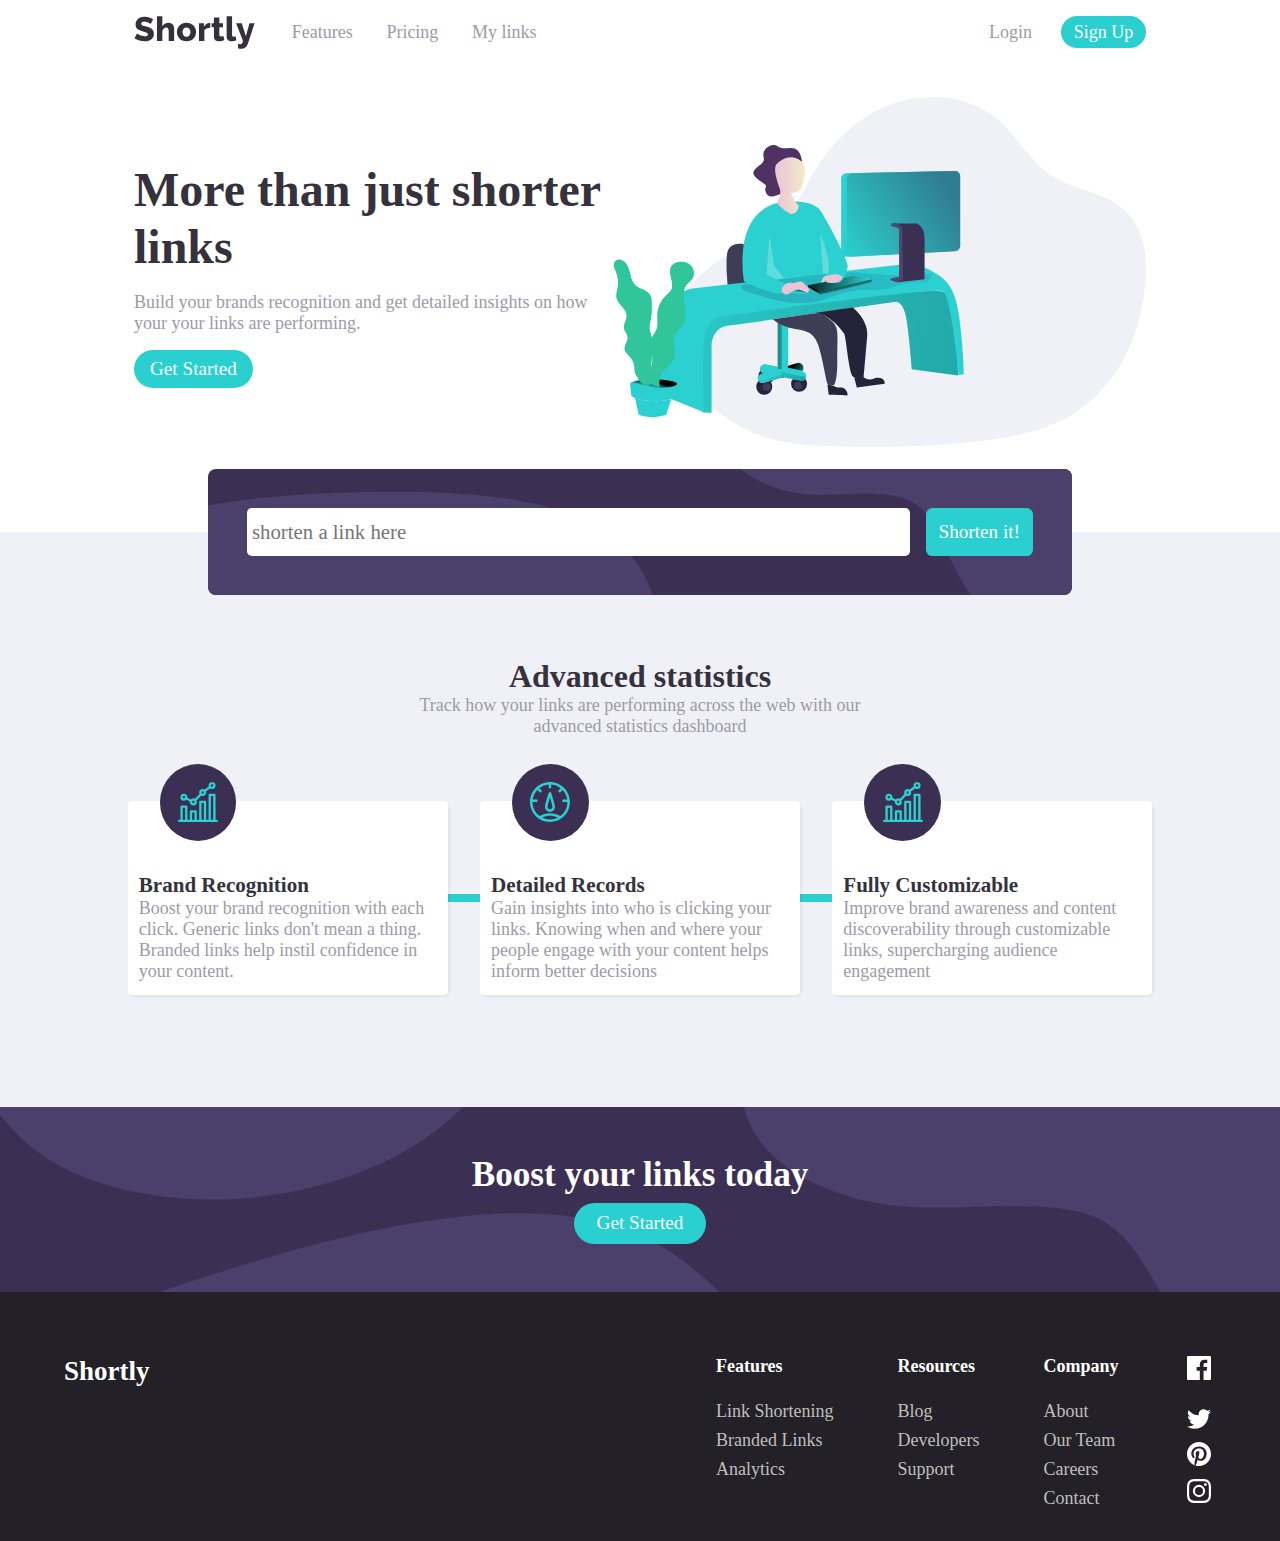
==== index.html @ 4fd9fc94 "first commit" ====
<!DOCTYPE html>
<html lang="en">
  <head>
    <meta charset="UTF-8" />
    <meta name="viewport" content="width=device-width, initial-scale=1.0" />
    <link
      rel="icon"
      type="image/png"
      sizes="32x32"
      href="./images/favicon-32x32.png"
    />
    <link rel="stylesheet" href="style.css" />
    <link rel="stylesheet" href="toastify.css" />
    <title>Frontend Mentor | Shortly URL shortening API Challenge</title>
  </head>
  <body>
    <div class="container">
      <header>
        <div class="navbar">
          <img src="/images/logo.svg" alt="logo of website" />
          <nav>
            <ul>
              <li><a href="#">Features</a></li>
              <li><a href="#">Pricing</a></li>
              <li><a href="/shorts.html">My links</a></li>
              <li><a href="#">Login</a></li>
              <li><a href="#">Sign Up</a></li>
            </ul>
          </nav>
          <button class="menu"></button>
        </div>
        <section class="hero">
          <div>
            <h1>More than just shorter links</h1>
            <p>
              Build your brands recognition and get detailed insights on how
              your your links are performing.
            </p>
            <button>Get Started</button>
          </div>
          <div>
            <img
              src="/images/illustration-working.svg"
              alt="illustration working"
            />
          </div>
        </section>
      </header>
    </div>
    <main>
      <div class="container">
        <section class="middle">
          <form>
            <input type="text" placeholder="shorten a link here" required />
            <button type="submit" class="submit">Shorten it!</button>
            <img
              src="/images/bg-shorten-desktop.svg"
              alt="shorten url desktop svg"
              class="desktop shorten"
            />
            <img
              src="/images/bg-shorten-mobile.svg"
              alt="shorten url desktop svg"
              class="mobile shorten"
            />
          </form>
          <div class="advert">
            <h1>Advanced statistics</h1>
            <p>
              Track how your links are performing across the web with our
              advanced statistics dashboard
            </p>
          </div>
          <div class="card-container">
            <div class="card">
              <div class="card-image">
                <img
                  src="/images/icon-brand-recognition.svg"
                  alt="brand recognition icon"
                />
              </div>
              <h3>Brand Recognition</h3>
              <p>
                Boost your brand recognition with each click. Generic links
                don't mean a thing. Branded links help instil confidence in your
                content.
              </p>
            </div>
            <div class="card">
              <div class="card-image">
                <img
                  src="/images/icon-detailed-records.svg"
                  alt="brand recognition icon"
                />
              </div>
              <h3>Detailed Records</h3>
              <p>
                Gain insights into who is clicking your links. Knowing when and
                where your people engage with your content helps inform better
                decisions
              </p>
            </div>
            <div class="card">
              <div class="card-image">
                <img
                  src="/images/icon-brand-recognition.svg"
                  alt="brand recognition icon"
                />
              </div>
              <h3>Fully Customizable</h3>
              <p>
                Improve brand awareness and content discoverability through
                customizable links, supercharging audience engagement
              </p>
            </div>
          </div>
        </section>
      </div>
    </main>
    <aside>
      <h2>Boost your links today</h2>
      <button>Get Started</button>
      <img
        src="/images/bg-boost-desktop.svg"
        alt="boost your links desktop svg"
        class="desktop boost"
      />
      <img
        src="/images/bg-boost-mobile.svg"
        alt="boost your links desktop svg"
        class="mobile boost"
      />
    </aside>
    <footer>
      <h2>Shortly</h2>
      <div class="content">
        <ul>
          <li>Features</li>
          <li>Link Shortening</li>
          <li>Branded Links</li>
          <li>Analytics</li>
        </ul>
        <ul>
          <li>Resources</li>
          <li>Blog</li>
          <li>Developers</li>
          <li>Support</li>
        </ul>
        <ul>
          <li>Company</li>
          <li>About</li>
          <li>Our Team</li>
          <li>Careers</li>
          <li>Contact</li>
        </ul>
        <ul class="social">
          <li>
            <a href="#">
              <img src="/images/icon-facebook.svg" alt="facebook svg" />
            </a>
          </li>
          <li>
            <a href="#">
              <img src="/images/icon-twitter.svg" alt="twitter svg" />
            </a>
          </li>
          <li>
            <a href="#">
              <img src="/images/icon-pinterest.svg" alt="Pinterest svg" />
            </a>
          </li>
          <li>
            <a href="#">
              <img src="/images/icon-instagram.svg" alt="instagram svg" />
            </a>
          </li>
        </ul>
      </div>
    </footer>

    <script src="app.js"></script>
    <script src="toastify.js"></script>
  </body>
</html>
---- style.css ----
* {
  margin: 0;
  padding: 0;
  box-sizing: border-box;
  list-style-type: none;
  text-decoration: none;
}
p {
  color: var(--grayish-violet);
}
h1,
h2,
h3 {
  color: var(--very-dark-blue);
}
button {
  border: none;
  font-family: inherit;
  cursor: pointer;
}
:root {
  --cyan: hsl(180, 66%, 49%);
  --dark-violet: hsl(257, 27%, 26%);
  --red: hsl(0, 87%, 67%);
  --gray: hsl(0, 0%, 75%);
  --grayish-violet: hsl(257, 7%, 63%);
  --very-dark-blue: hsl(255, 11%, 22%);
  --very-dark-violet: hsl(260, 8%, 14%);
}
body {
  font-size: 18px;
  font-family: 'poppins', 'san-serif';
}
.container {
  max-width: 58em;
  margin-inline: auto;
}
header {
  padding: 1rem;
  width: 100%;
}
.navbar {
  display: flex;
  align-items: center;
  gap: 2rem;
  margin-bottom: 3rem;
}
nav {
  width: 100%;
}
nav > ul {
  display: flex;
  gap: 1.5rem;
  width: 100%;
  align-items: center;
}
nav ul > li:nth-of-type(4) {
  margin-left: auto;
}
a {
  color: var(--grayish-violet);
  padding: 0.3rem;
}

nav ul > li:nth-of-type(5) a {
  color: #fff;
  padding: 0.4rem 0.8rem;
  background: var(--cyan);
  border-radius: 2rem;
}
.menu {
  display: none;
  position: relative;
  padding: 0.4rem;
  width: 2.8rem;
  aspect-ratio: 1;
  border: none;
  outline: none;
  margin-left: auto;
  cursor: pointer;
  background: none;
  transition: transform 0.5s cubic-bezier(0.445, 0.05, 0.55, 0.95);
}
.menu::before,
.menu::after {
  content: '';
  position: absolute;
  width: 90%;
  height: 0.25rem;
  background: var(--grayish-violet);
  left: 0;
  border-radius: 0.4rem;
  transition: transform 0.3s ease;
}
.menu::before {
  transform: translateY(-0.6rem);
}
.menu::after {
  transform: translateY(0.6rem);
}
.menu.open::before,
.menu.open::after {
  width: 80%;
}
.menu.open::before {
  transform: rotate(45deg);
}

.menu.open::after {
  transform: rotate(-45deg);
}
.hero {
  display: flex;
  align-items: center;
  justify-content: space-between;
  margin-bottom: 4rem;
}
.hero h1 {
  font-size: clamp(3rem, 2vw + 1rem, 4rem);
  line-height: 1.2;
}
.hero > div:first-child {
  max-width: 30rem;
  display: flex;
  flex-direction: column;
  gap: 1rem;
  align-items: start;
}
.hero > div:first-child button {
  padding: 0.5rem 1rem;
  outline: none;
  border-radius: 4rem;
  cursor: pointer;
  font-size: 1.2rem;
  font-family: inherit;
  background: var(--cyan);
  color: #fff;
}
.hero > div:first-child button:focus {
  outline: 2px solid #000;
}
.hero img {
  width: 100%;
}
main {
  width: 100%;
  padding-bottom: 7rem;
  background: #f0f1f6;
}
.middle {
  display: flex;
  flex-direction: column;
  gap: 4rem;
  align-items: center;
}
.middle .advert {
  max-width: 30rem;
  text-align: center;
}
.middle .advert h1 {
  font-size: 2rem;
}

main form {
  position: relative;
  width: min(100% - 1rem, 48em);
  border-radius: 0.5rem;
  padding: 2.45rem;
  overflow: hidden;
  display: flex;
  gap: 1rem;
  margin-inline: auto;
  background: var(--dark-violet);
  transform: translateY(-50%);
  margin-bottom: -4rem;
}
.shorten {
  position: absolute;
  top: 0;
  left: 0;
  right: 0;
  bottom: 0;
  display: block;
  width: 100%;
}
.mobile {
  display: none;
}

form input {
  flex: 1;
  background: #fff;
  border: none;
  border-radius: 0.3rem;
  font-size: 1.3rem;
  font-family: inherit;
  padding: 0.3rem;
  z-index: 1;
}
button.submit {
  padding: 0.8rem;
  font-size: 1.2rem;
  border-radius: 0.4rem;
  background: var(--cyan);
  color: #fff;
  z-index: 1;
}

.card-container {
  display: grid;
  grid-template-columns: repeat(auto-fit, minmax(250px, 1fr));
  gap: 2rem;
  padding-inline: 0.6rem;
  row-gap: 5rem;
  position: relative;
}
.card-container::before {
  content: '';
  position: absolute;
  top: 50%;
  left: 2rem;
  transform: translateY(-50%);
  width: calc(100% - 4rem);
  margin-inline: auto;
  height: 0.5rem;
  background: var(--cyan);
  overflow: hidden;
}
.card-container .card {
  position: relative;
  background: #fff;
  padding: 4.5rem 0.7rem 0.8rem;
  border-radius: 0.25rem;
  box-shadow: 2px 2px 3px rgba(0, 0, 0, 0.05);
}

.card-image {
  background: var(--dark-violet);
  position: absolute;
  top: -2.3rem;
  left: 2rem;
  display: flex;
  align-items: center;
  justify-content: center;
  width: 4.8rem;
  aspect-ratio: 1;
  border-radius: 50%;
}
aside {
  display: flex;
  flex-direction: column;
  justify-content: center;
  align-items: center;
  gap: 0.5rem;
  background: var(--dark-violet);
  padding: 3rem;
  position: relative;
}
.boost {
  width: 100%;
  position: absolute;
  height: 100%;
}
aside h2 {
  color: #fff;
  font-size: 2.2rem;
  z-index: 1;
  text-align: center;
}
aside button {
  padding: 0.5em 1.2em;
  font-size: 1.2rem;
  background: var(--cyan);
  color: #fff;
  border-radius: 4rem;
  z-index: 1;
}
footer {
  background: var(--very-dark-violet);
  padding: 4rem 4rem 2rem;
  display: flex;
  justify-content: space-between;
  color: #fff;
}
footer h2 {
  color: #fff;
}
footer .content {
  display: flex;
  gap: 4rem;
}
footer .content li {
  color: var(--gray);
}
footer .content ul > li:first-child {
  color: #fff;
  font-weight: 700;
  margin-bottom: 1rem;
}
footer .content ul {
  display: flex;
  flex-direction: column;
  gap: 0.5rem;
}
.social {
  display: flex;
  flex-direction: column;
  gap: 0.5rem;
}
/* MEDIA QUERIES */
@media (max-width: 48em) {
  .menu {
    display: block;
    position: absolute;
    right: 0.5rem;
    top: 0.3rem;
  }

  .navbar {
    flex-direction: column;
    align-items: flex-start;
  }
  nav {
    background: var(--dark-violet);
    border-radius: 0.4rem;
    overflow: hidden;
    transition: height 0.5s ease;
    height: 0;
  }
  nav.active {
    height: 20rem;
  }
  nav > ul {
    flex-direction: column;
    justify-content: center;
    width: 100%;
    padding: 2rem;
  }

  a {
    font-weight: 700;
    color: #fff;
  }
  nav ul > li:last-of-type {
    width: 100%;
    display: flex;
    align-items: center;
  }
  nav ul > li:last-of-type a {
    color: #fff;
    padding: 0.6rem 0.8rem;
    width: 100%;
    background: var(--cyan);
    border-radius: 2rem;
    text-align: center;
  }
  nav ul > li:nth-of-type(4) {
    margin-left: 0;
  }
  .hero {
    flex-direction: column;
  }
  main form {
    padding-inline: 1rem;
    flex-direction: column;
  }
  form input {
    padding-block: 0.8rem;
  }
  .mobile {
    display: block;
  }
  .desktop {
    display: none;
  }

  .card-image {
    left: 50%;
    transform: translateX(-50%);
  }
  .card-container::before {
    top: 2rem;
    left: 50%;
    transform: translateX(-50%);
    width: 0.5rem;
    margin-inline: auto;
    height: calc(100% - 4rem);
    background: var(--cyan);
    overflow: hidden;
  }
  footer,
  .content {
    flex-direction: column;
    align-items: center;
    text-align: center;
  }
  footer {
    gap: 2rem;
    padding: 0.5rem;
  }
  footer .content {
    gap: 3rem;
  }
  .social {
    flex-direction: row !important;
  }
  footer .content ul > li:first-child {
    margin-bottom: 0.4rem;
  }
}
/* SHORTS */

.copy {
  box-shadow: 3px 4px 0px 0px #899599;
  background: linear-gradient(to bottom, #ededed 5%, #bab1ba 100%);
  background-color: #ededed;
  border-radius: 5px;
  border: 1px solid #d6bcd6;
  display: inline-block;
  cursor: pointer;
  color: #fff;
  font-family: Arial;
  font-size: 17px;
  padding: 7px 25px;
  text-decoration: none;
  text-shadow: 0px 1px 0px #e1e2ed;
}
.copy:hover {
  background: linear-gradient(to bottom, #bab1ba 5%, #ededed 100%);
  background-color: #bab1ba;
}
.copy:active {
  position: relative;
  top: 1px;
}
.shorts-grid {
  display: grid;
  grid-template-columns: repeat(auto-fit, minmax(200px, 1fr));
  padding-inline: 1rem;
  gap: 1rem;
  width: 100%;
}
.short {
  display: flex;
  flex-direction: column;
  justify-content: center;
  align-items: center;
  box-shadow: 2px 2px 1px rgba(0, 0, 0, 0.1), -1px -2px 1px rgba(0, 0, 0, 0.05);
  padding: 1rem;
}
.short p {
  position: relative;
  padding: 0.3rem;
  text-decoration: 2px underline wavy;
}
---- toastify.css ----
/*!
 * Toastify js 1.11.2
 * https://github.com/apvarun/toastify-js
 * @license MIT licensed
 *
 * Copyright (C) 2018 Varun A P
 */

.toastify {
    padding: 12px 20px;
    color: #ffffff;
    display: inline-block;
    box-shadow: 0 3px 6px -1px rgba(0, 0, 0, 0.12), 0 10px 36px -4px rgba(77, 96, 232, 0.3);
    background: -webkit-linear-gradient(315deg, #73a5ff, #5477f5);
    background: linear-gradient(135deg, #73a5ff, #5477f5);
    position: fixed;
    opacity: 0;
    transition: all 0.4s cubic-bezier(0.215, 0.61, 0.355, 1);
    border-radius: 2px;
    cursor: pointer;
    text-decoration: none;
    max-width: calc(50% - 20px);
    z-index: 2147483647;
}

.toastify.on {
    opacity: 1;
}

.toast-close {
    background: transparent;
    border: 0;
    color: white;
    cursor: pointer;
    font-family: inherit;
    font-size: 1em;
    opacity: 0.4;
    padding: 0 5px;
}

.toastify-right {
    right: 15px;
}

.toastify-left {
    left: 15px;
}

.toastify-top {
    top: -150px;
}

.toastify-bottom {
    bottom: -150px;
}

.toastify-rounded {
    border-radius: 25px;
}

.toastify-avatar {
    width: 1.5em;
    height: 1.5em;
    margin: -7px 5px;
    border-radius: 2px;
}

.toastify-center {
    margin-left: auto;
    margin-right: auto;
    left: 0;
    right: 0;
    max-width: fit-content;
    max-width: -moz-fit-content;
}

@media only screen and (max-width: 360px) {
    .toastify-right, .toastify-left {
        margin-left: auto;
        margin-right: auto;
        left: 0;
        right: 0;
        max-width: fit-content;
    }
}
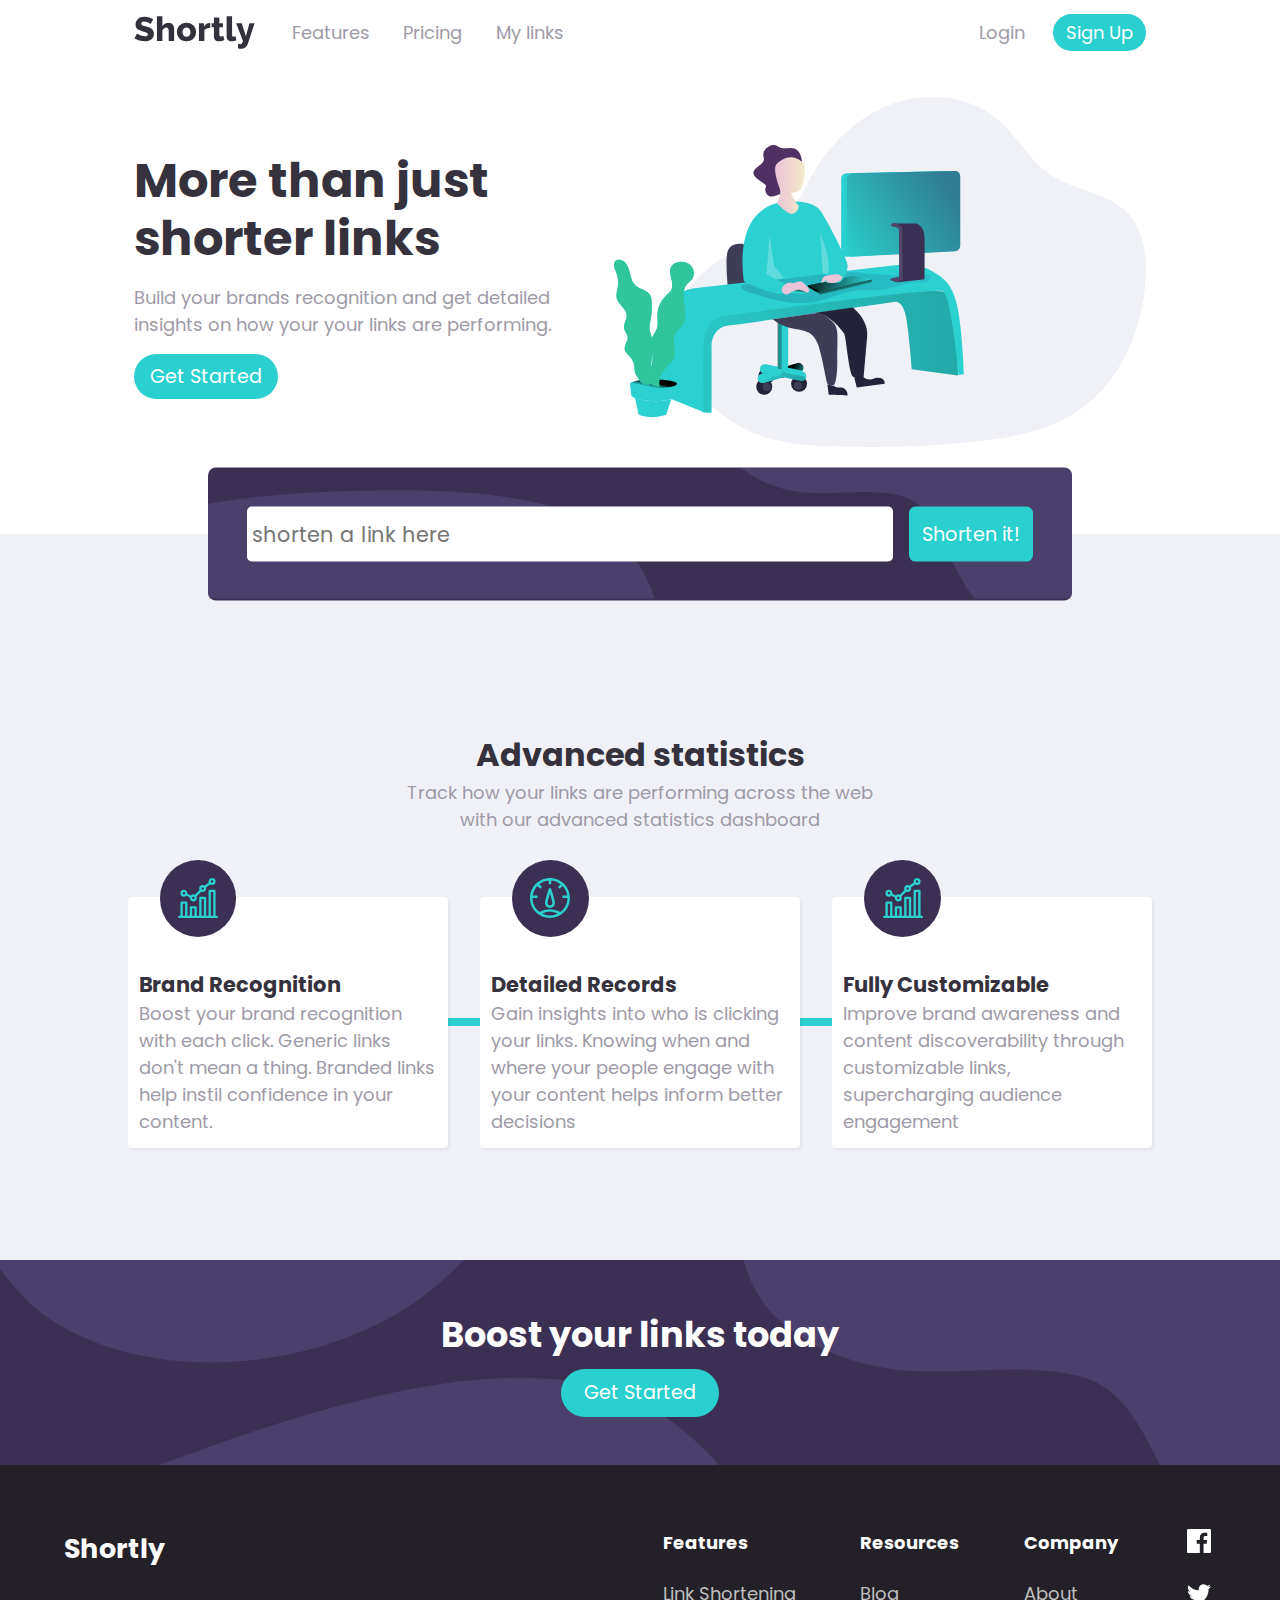
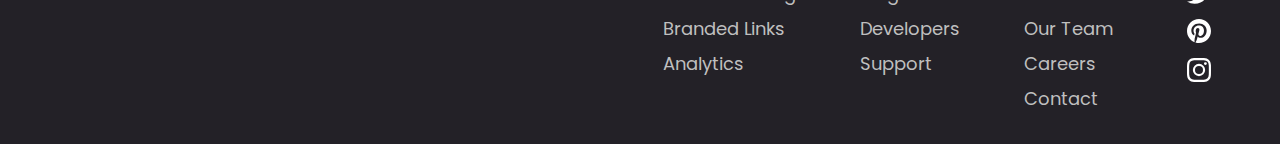
==== commit b1372607: "implemented copy url feature" ====
--- a/index.html
+++ b/index.html
@@ -10,8 +10,39 @@
       href="./images/favicon-32x32.png"
     />
     <link rel="stylesheet" href="style.css" />
-    <link rel="stylesheet" href="toastify.css" />
-    <title>Frontend Mentor | Shortly URL shortening API Challenge</title>
+    <!-- Primary Meta Tags -->
+    <title>URL shorterner</title>
+    <meta name="title" content="URL shorterner" />
+    <meta
+      name="description"
+      content="Ever wondered how you were going to share that huge link with your friends? We've got you covered. shorten your URLs for free"
+    />
+
+    <!-- Open Graph / Facebook -->
+    <meta property="og:type" content="website" />
+    <meta property="og:url" content="https://jlink.vercel.app" />
+    <meta property="og:title" content="URL shorterner" />
+    <meta
+      property="og:description"
+      content="Ever wondered how you were going to share that huge link with your friends? We've got you covered. shorten your URLs for free"
+    />
+    <meta
+      property="og:image"
+      content="https://github.com/jeronasiedu/urlshortener/blob/main/screenshot.png?raw=true"
+    />
+
+    <!-- Twitter -->
+    <meta property="twitter:card" content="summary_large_image" />
+    <meta property="twitter:url" content="https://jlink.vercel.app" />
+    <meta property="twitter:title" content="URL shorterner" />
+    <meta
+      property="twitter:description"
+      content="Ever wondered how you're going to share that huge link with your friends? We've got you covered. shorten your URLs for free"
+    />
+    <meta
+      property="twitter:image"
+      content="https://github.com/jeronasiedu/urlshortener/blob/main/screenshot.png?raw=true"
+    />
   </head>
   <body>
     <div class="container">
@@ -51,7 +82,7 @@
       <div class="container">
         <section class="middle">
           <form>
-            <input type="text" placeholder="shorten a link here" required />
+            <input type="text" placeholder="shorten a link here" required spellcheck="false"/>
             <button type="submit" class="submit">Shorten it!</button>
             <img
               src="/images/bg-shorten-desktop.svg"
@@ -64,6 +95,9 @@
               class="mobile shorten"
             />
           </form>
+          <div class="results">
+
+          </div>
           <div class="advert">
             <h1>Advanced statistics</h1>
             <p>
@@ -114,7 +148,9 @@
               </p>
             </div>
           </div>
+
         </section>
+      </div>
       </div>
     </main>
     <aside>
@@ -177,8 +213,9 @@
         </ul>
       </div>
     </footer>
-
+<div class="loader">
+  <div class="spinner"></div>
+</div>
     <script src="app.js"></script>
-    <script src="toastify.js"></script>
   </body>
 </html>
--- a/style.css
+++ b/style.css
@@ -1,3 +1,4 @@
+@import url('https://fonts.googleapis.com/css2?family=Poppins:wght@400;700&display=swap');
 * {
   margin: 0;
   padding: 0;
@@ -29,7 +30,7 @@
 }
 body {
   font-size: 18px;
-  font-family: 'poppins', 'san-serif';
+  font-family: 'poppins', 'sans serif';
 }
 .container {
   max-width: 58em;
@@ -152,10 +153,12 @@
   flex-direction: column;
   gap: 4rem;
   align-items: center;
-}
-.middle .advert {
+  justify-content: center;
+}
+.advert {
   max-width: 30rem;
   text-align: center;
+  margin-inline: auto;
 }
 .middle .advert h1 {
   font-size: 2rem;
@@ -307,6 +310,59 @@
   flex-direction: column;
   gap: 0.5rem;
 }
+/* SHORTS */
+.results {
+  width: 100%;
+  display: flex;
+  flex-direction: column;
+  gap: 0.5rem;
+}
+.results .item {
+  display: flex;
+  justify-content: space-between;
+  align-items: center;
+  width: min(100% - 1rem, 48em);
+  margin-inline: auto;
+  background: #fff;
+  padding: 0.7rem;
+  border-radius: 0.4rem;
+}
+
+.results .item .copy {
+  background: var(--cyan);
+  color: #fff;
+  padding: 0.3em 1em;
+  border-radius: 0.3rem;
+  font-size: 1.2rem;
+}
+.results .item > p:last-of-type {
+  color: var(--cyan);
+}
+/* loader */
+
+.loader {
+  position: fixed;
+  top: 50%;
+  left: 50%;
+  transform: translate(-50%, -50%);
+  display: none;
+}
+.spinner {
+  width: 56px;
+  height: 56px;
+  --c: radial-gradient(farthest-side, var(--cyan) 92%, #0000);
+  background: var(--c) 50% 0, var(--c) 50% 100%, var(--c) 100% 50%,
+    var(--c) 0 50%;
+  background-size: 13px 13px;
+  background-repeat: no-repeat;
+  animation: spinner-kh173p 1s infinite;
+}
+
+@keyframes spinner-kh173p {
+  to {
+    transform: rotate(0.5turn);
+  }
+}
 /* MEDIA QUERIES */
 @media (max-width: 48em) {
   .menu {
@@ -407,49 +463,12 @@
   footer .content ul > li:first-child {
     margin-bottom: 0.4rem;
   }
-}
-/* SHORTS */
-
-.copy {
-  box-shadow: 3px 4px 0px 0px #899599;
-  background: linear-gradient(to bottom, #ededed 5%, #bab1ba 100%);
-  background-color: #ededed;
-  border-radius: 5px;
-  border: 1px solid #d6bcd6;
-  display: inline-block;
-  cursor: pointer;
-  color: #fff;
-  font-family: Arial;
-  font-size: 17px;
-  padding: 7px 25px;
-  text-decoration: none;
-  text-shadow: 0px 1px 0px #e1e2ed;
-}
-.copy:hover {
-  background: linear-gradient(to bottom, #bab1ba 5%, #ededed 100%);
-  background-color: #bab1ba;
-}
-.copy:active {
-  position: relative;
-  top: 1px;
-}
-.shorts-grid {
-  display: grid;
-  grid-template-columns: repeat(auto-fit, minmax(200px, 1fr));
-  padding-inline: 1rem;
-  gap: 1rem;
-  width: 100%;
-}
-.short {
-  display: flex;
-  flex-direction: column;
-  justify-content: center;
-  align-items: center;
-  box-shadow: 2px 2px 1px rgba(0, 0, 0, 0.1), -1px -2px 1px rgba(0, 0, 0, 0.05);
-  padding: 1rem;
-}
-.short p {
-  position: relative;
-  padding: 0.3rem;
-  text-decoration: 2px underline wavy;
-}
+  .results .item {
+    flex-direction: column;
+    align-items: flex-start;
+    gap: 0.4rem;
+  }
+  .results .item .copy {
+    width: 100%;
+  }
+}
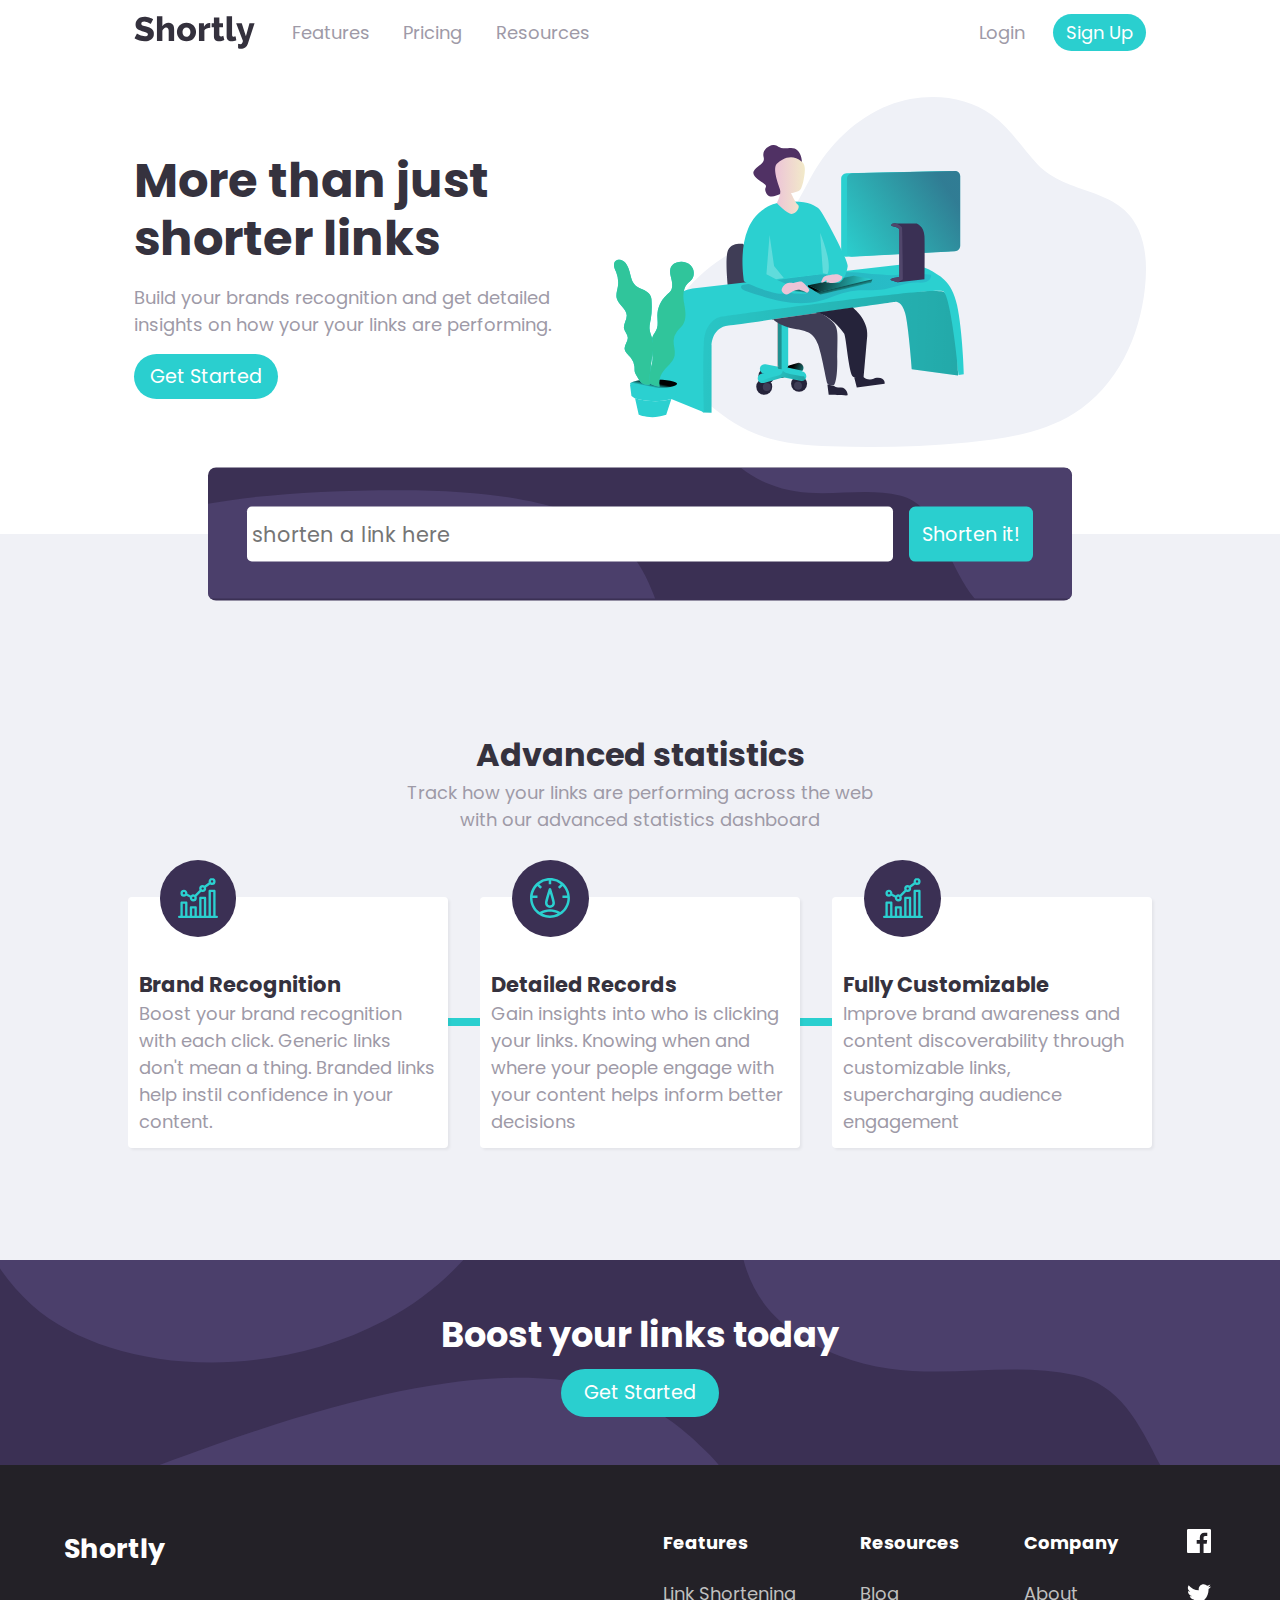
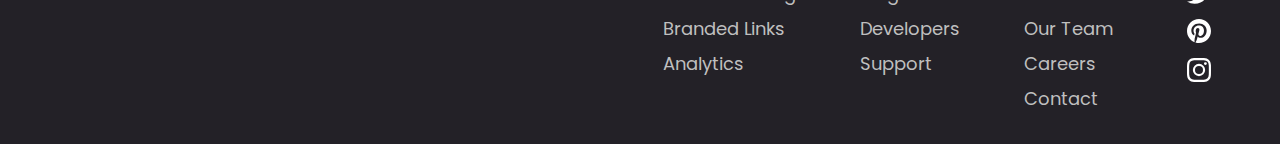
==== commit fdfadb1a: "fixed a bug" ====
--- a/index.html
+++ b/index.html
@@ -53,7 +53,7 @@
             <ul>
               <li><a href="#">Features</a></li>
               <li><a href="#">Pricing</a></li>
-              <li><a href="/shorts.html">My links</a></li>
+              <li><a href="#">Resources</a></li>
               <li><a href="#">Login</a></li>
               <li><a href="#">Sign Up</a></li>
             </ul>
